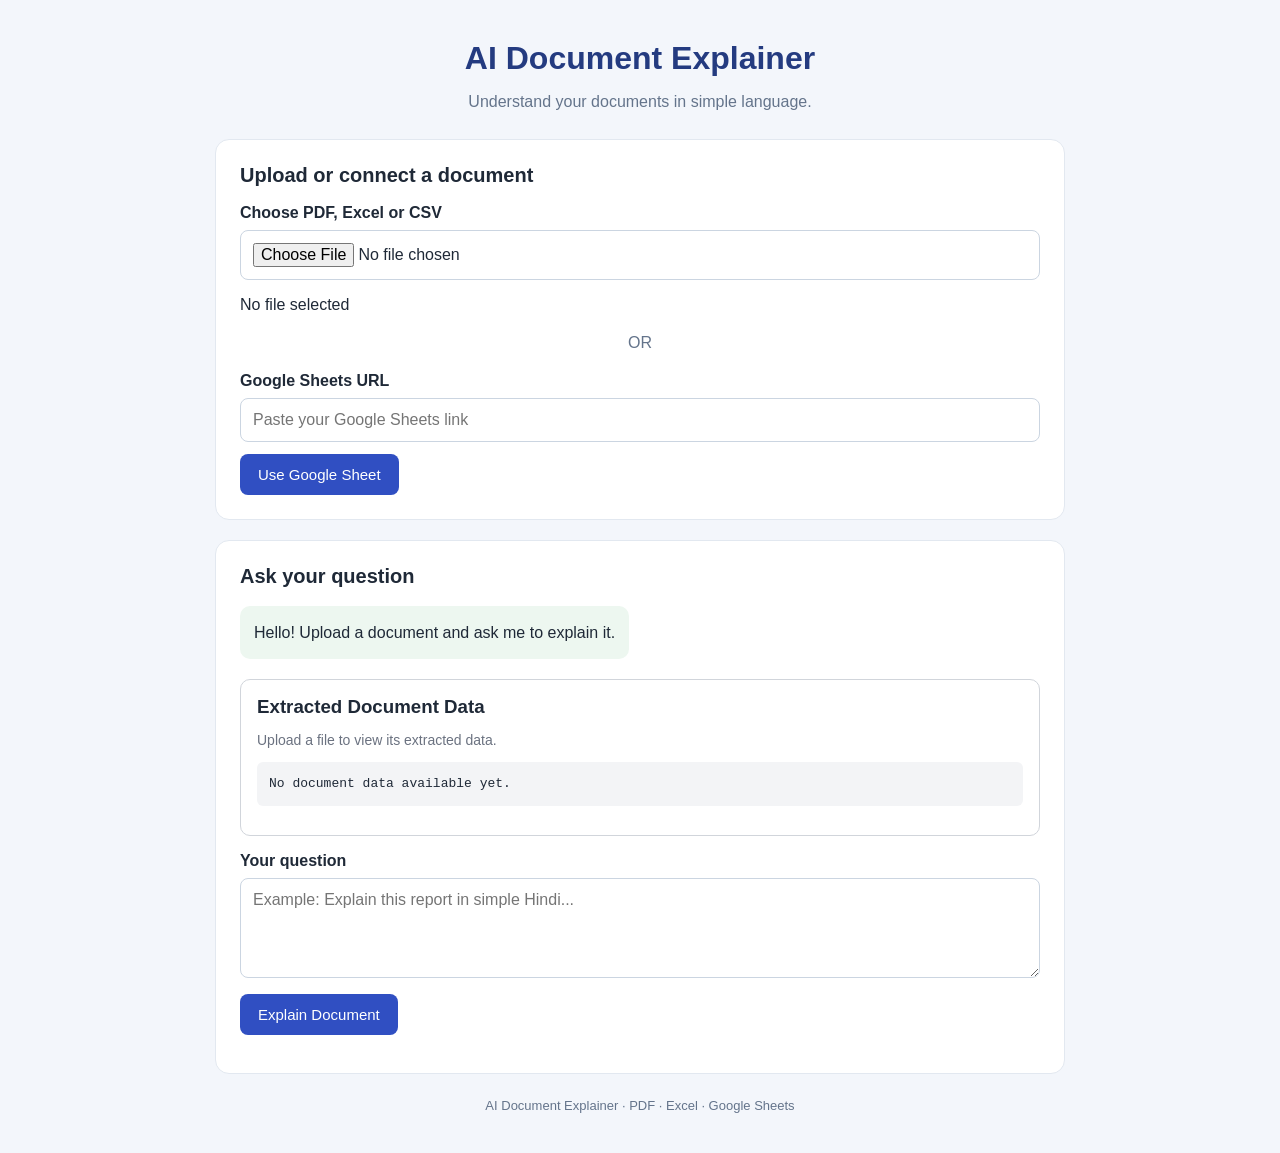
==== document-explainer/index.html @ d2de2f34 "AI Chatbot" ====
<!DOCTYPE html>
<html lang="en">
<head>
  <meta charset="UTF-8">
  <meta name="viewport" content="width=device-width, initial-scale=1.0">

  <title>AI Document Explainer</title>

  <link rel="stylesheet" href="style.css">
</head>

<body>

  <div class="app">

    <!-- Header -->
    <header>
      <h1>AI Document Explainer</h1>
      <p>Understand your documents in simple language.</p>
    </header>

    <main>

      <!-- Document Upload Section -->
      <section class="upload-card">
        <h2>Upload or connect a document</h2>

        <label for="document">Choose PDF, Excel or CSV</label>

        <input
          type="file"
          id="document"
          accept=".pdf,.xlsx,.xls,.csv"
        >

        <p id="fileInfo">No file selected</p>

        <div class="divider">OR</div>

        <label for="sheetUrl">Google Sheets URL</label>

        <input
          type="url"
          id="sheetUrl"
          placeholder="Paste your Google Sheets link"
        >

        <button type="button" id="connectSheet">
          Use Google Sheet
        </button>
      </section>

      <!-- Chat Section -->
      <section class="chat-card">
        <h2>Ask your question</h2>

        <div id="chatMessages" aria-live="polite">
          <div class="message assistant">
            Hello! Upload a document and ask me to explain it.
          </div>
        </div>

        <!-- Extracted Document Data Section -->
        <section class="document-data-panel">
          <h3>Extracted Document Data</h3>

          <p id="documentDataInfo">
            Upload a file to view its extracted data.
          </p>

          <pre id="extractedData">No document data available yet.</pre>
        </section>

        <!-- Question Form -->
        <form id="questionForm">

          <label for="question">Your question</label>

          <textarea
            id="question"
            placeholder="Example: Explain this report in simple Hindi..."
            required
          ></textarea>

          <button type="submit" id="sendButton">
            Explain Document
          </button>

        </form>

        <!-- Status Message -->
        <p id="status" role="status"></p>

      </section>

    </main>

    <!-- Footer -->
    <footer>
      AI Document Explainer · PDF · Excel · Google Sheets
    </footer>

  </div>

  <script src="script.js"></script>

</body>
</html>
---- document-explainer/style.css ----
* {
  box-sizing: border-box;
}

body {
  margin: 0;
  font-family: Arial, sans-serif;
  background: #f3f6fb;
  color: #1f2937;
}

.app {
  width: min(850px, 92%);
  margin: 40px auto;
}

header {
  text-align: center;
  margin-bottom: 28px;
}

header h1 {
  color: #243b80;
  margin-bottom: 8px;
}

header p,
footer {
  color: #64748b;
}

main {
  display: grid;
  gap: 20px;
}

.upload-card,
.chat-card {
  background: white;
  border: 1px solid #e2e8f0;
  border-radius: 14px;
  padding: 24px;
}

h2 {
  font-size: 20px;
  margin-top: 0;
}

label {
  display: block;
  font-weight: 600;
  margin: 16px 0 8px;
}

input,
textarea {
  width: 100%;
  padding: 12px;
  border: 1px solid #cbd5e1;
  border-radius: 8px;
  font: inherit;
}

textarea {
  min-height: 100px;
  resize: vertical;
}

button {
  border: none;
  background: #304fc2;
  color: white;
  padding: 12px 18px;
  margin-top: 12px;
  border-radius: 8px;
  cursor: pointer;
  font-size: 15px;
}

button:hover {
  background: #243b80;
}

button:disabled {
  opacity: 0.6;
  cursor: not-allowed;
}

.divider {
  text-align: center;
  color: #64748b;
  margin: 20px 0;
}

#chatMessages {
  display: flex;
  flex-direction: column;
  gap: 12px;
  margin: 18px 0;
}

.message {
  padding: 14px;
  border-radius: 10px;
  line-height: 1.6;
  overflow-wrap: anywhere;
}

.message.user {
  background: #e8efff;
  align-self: flex-end;
  max-width: 90%;
}

.message.assistant {
  background: #edf7f0;
  align-self: flex-start;
  max-width: 100%;
}

#status {
  color: #64748b;
  font-size: 14px;
}

footer {
  text-align: center;
  margin: 24px 0;
  font-size: 13px;
}

@media (max-width: 600px) {
  .app {
    margin: 20px auto;
  }

  .upload-card,
  .chat-card {
    padding: 16px;
  }
}

.document-data-panel {
  margin-top: 20px;
  padding: 16px;
  border: 1px solid #d1d5db;
  border-radius: 10px;
  background: #ffffff;
  color: #1f2937;
  min-width: 0;
}

.document-data-panel h3 {
  margin-top: 0;
  margin-bottom: 8px;
}

#documentDataInfo {
  font-size: 14px;
  color: #6b7280;
}

#extractedData {
  max-height: 400px;
  overflow: auto;
  white-space: pre-wrap;
  overflow-wrap: anywhere;
  font-family: Consolas, monospace;
  font-size: 13px;
  line-height: 1.5;
  background: #f3f4f6;
  padding: 12px;
  border-radius: 6px;
}
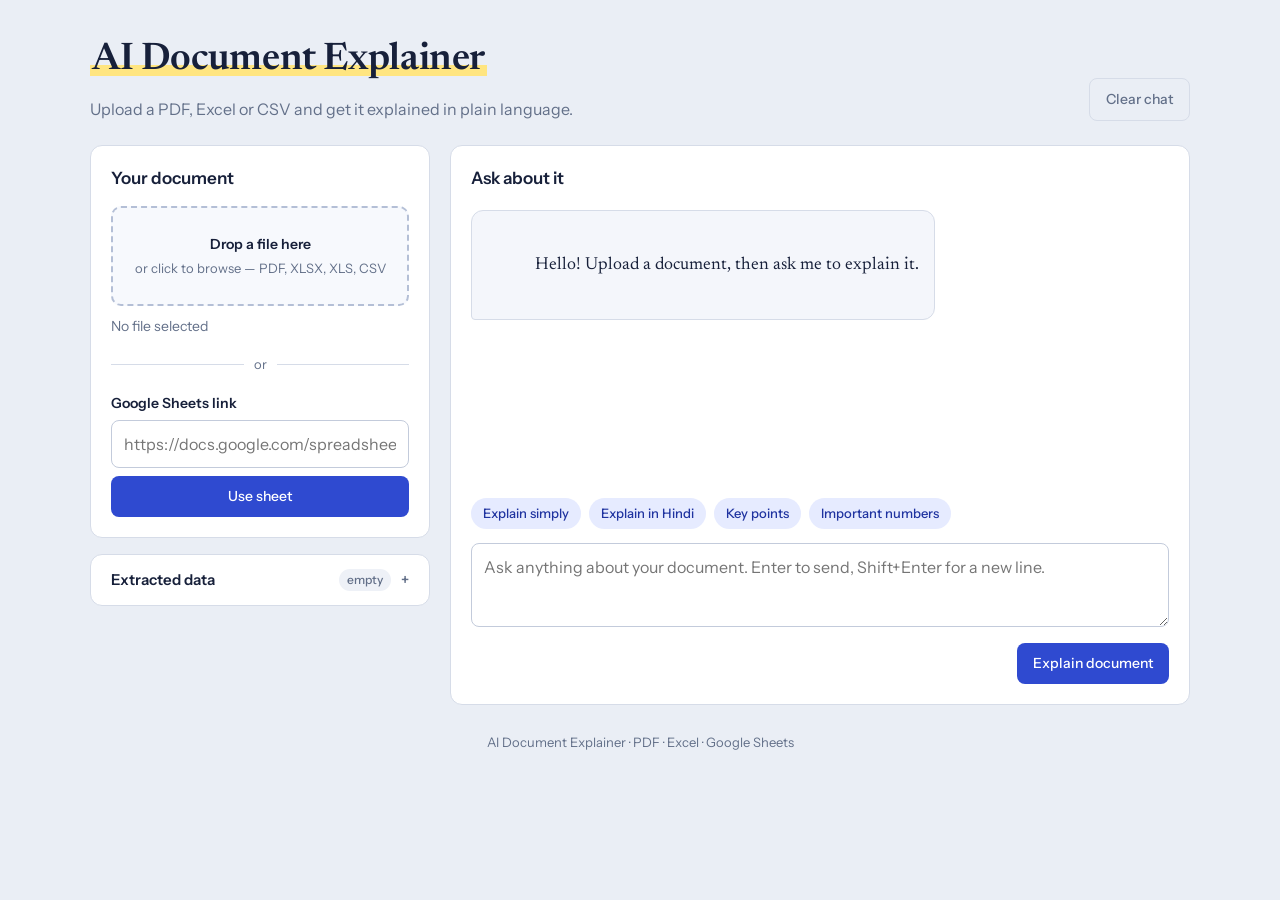
==== commit 5f4482b5: "some changes for UI" ====
--- a/document-explainer/index.html
+++ b/document-explainer/index.html
@@ -1,109 +1,95 @@
-
 <!DOCTYPE html>
 <html lang="en">
 <head>
   <meta charset="UTF-8">
   <meta name="viewport" content="width=device-width, initial-scale=1.0">
-
   <title>AI Document Explainer</title>
-
+  <link rel="preconnect" href="https://fonts.googleapis.com">
+  <link rel="preconnect" href="https://fonts.gstatic.com" crossorigin>
+  <link href="https://fonts.googleapis.com/css2?family=Instrument+Sans:wght@400;500;600&family=Newsreader:opsz,wght@6..72,400;6..72,500;6..72,600&display=swap" rel="stylesheet">
   <link rel="stylesheet" href="style.css">
 </head>
-
 <body>
 
   <div class="app">
 
-    <!-- Header -->
-    <header>
-      <h1>AI Document Explainer</h1>
-      <p>Understand your documents in simple language.</p>
+    <header class="topbar">
+      <div>
+        <h1>AI Document Explainer</h1>
+        <p>Upload a PDF, Excel or CSV and get it explained in plain language.</p>
+      </div>
+      <button type="button" id="clearChat" class="ghost">Clear chat</button>
     </header>
 
-    <main>
+    <main class="layout">
 
-      <!-- Document Upload Section -->
-      <section class="upload-card">
-        <h2>Upload or connect a document</h2>
+      <!-- LEFT: the source document -->
+      <aside class="source">
+        <section class="panel">
+          <h2>Your document</h2>
 
-        <label for="document">Choose PDF, Excel or CSV</label>
+          <label class="dropzone" id="dropzone" for="document">
+            <span class="dz-title">Drop a file here</span>
+            <span class="dz-sub">or click to browse &mdash; PDF, XLSX, XLS, CSV</span>
+            <input type="file" id="document" accept=".pdf,.xlsx,.xls,.csv">
+          </label>
 
-        <input
-          type="file"
-          id="document"
-          accept=".pdf,.xlsx,.xls,.csv"
-        >
+          <div class="file-row">
+            <p id="fileInfo">No file selected</p>
+            <button type="button" id="removeFile" class="ghost small" hidden>Remove</button>
+          </div>
 
-        <p id="fileInfo">No file selected</p>
+          <div class="divider"><span>or</span></div>
 
-        <div class="divider">OR</div>
+          <label for="sheetUrl">Google Sheets link</label>
+          <div class="inline">
+            <input type="url" id="sheetUrl" placeholder="https://docs.google.com/spreadsheets/...">
+            <button type="button" id="connectSheet">Use sheet</button>
+          </div>
+        </section>
 
-        <label for="sheetUrl">Google Sheets URL</label>
+        <details class="panel data-panel document-data-panel" id="dataPanel">
+          <summary>
+            <span>Extracted data</span>
+            <span class="badge" id="dataBadge">empty</span>
+          </summary>
+          <p id="documentDataInfo">Upload a file to view its extracted data.</p>
+          <pre id="extractedData">No document data available yet.</pre>
+        </details>
+      </aside>
 
-        <input
-          type="url"
-          id="sheetUrl"
-          placeholder="Paste your Google Sheets link"
-        >
-
-        <button type="button" id="connectSheet">
-          Use Google Sheet
-        </button>
-      </section>
-
-      <!-- Chat Section -->
-      <section class="chat-card">
-        <h2>Ask your question</h2>
+      <!-- RIGHT: the conversation -->
+      <section class="chat panel">
+        <h2>Ask about it</h2>
 
         <div id="chatMessages" aria-live="polite">
           <div class="message assistant">
-            Hello! Upload a document and ask me to explain it.
+            Hello! Upload a document, then ask me to explain it.
           </div>
         </div>
 
-        <!-- Extracted Document Data Section -->
-        <section class="document-data-panel">
-          <h3>Extracted Document Data</h3>
+        <div class="chips" id="chips" aria-label="Question suggestions">
+          <button type="button" class="chip" data-q="Explain this document in simple English.">Explain simply</button>
+          <button type="button" class="chip" data-q="Explain this document in simple Hindi.">Explain in Hindi</button>
+          <button type="button" class="chip" data-q="Give me a short summary with the key points.">Key points</button>
+          <button type="button" class="chip" data-q="List the most important numbers and what they mean.">Important numbers</button>
+        </div>
 
-          <p id="documentDataInfo">
-            Upload a file to view its extracted data.
-          </p>
-
-          <pre id="extractedData">No document data available yet.</pre>
-        </section>
-
-        <!-- Question Form -->
         <form id="questionForm">
-
-          <label for="question">Your question</label>
-
-          <textarea
-            id="question"
-            placeholder="Example: Explain this report in simple Hindi..."
-            required
-          ></textarea>
-
-          <button type="submit" id="sendButton">
-            Explain Document
-          </button>
-
+          <label for="question" class="sr-only">Your question</label>
+          <textarea id="question" placeholder="Ask anything about your document. Enter to send, Shift+Enter for a new line." required></textarea>
+          <div class="form-row">
+            <p id="status" role="status"></p>
+            <button type="submit" id="sendButton">Explain document</button>
+          </div>
         </form>
-
-        <!-- Status Message -->
-        <p id="status" role="status"></p>
-
       </section>
 
     </main>
 
-    <!-- Footer -->
-    <footer>
-      AI Document Explainer · PDF · Excel · Google Sheets
-    </footer>
-
+    <footer>AI Document Explainer &middot; PDF &middot; Excel &middot; Google Sheets</footer>
   </div>
 
   <script src="script.js"></script>
-
 </body>
-</html>
+</html>
--- a/document-explainer/style.css
+++ b/document-explainer/style.css
@@ -1,176 +1,433 @@
-
-* {
-  box-sizing: border-box;
-}
+:root {
+  --bg: #eaeef5;
+  --panel: #ffffff;
+  --ink: #17203a;
+  --muted: #637089;
+  --line: #d6dce8;
+  --accent: #2f4ad0;
+  --accent-dark: #1f33a0;
+  --accent-soft: #e6ebff;
+  --mark: #ffe580;
+  --ok-soft: #e9f5ee;
+  --err: #b42318;
+  --sans: "Instrument Sans", system-ui, Arial, sans-serif;
+  --serif: "Newsreader", Georgia, serif;
+}
+
+* { box-sizing: border-box; }
 
 body {
   margin: 0;
-  font-family: Arial, sans-serif;
-  background: #f3f6fb;
-  color: #1f2937;
+  font-family: var(--sans);
+  background: var(--bg);
+  color: var(--ink);
+  line-height: 1.5;
 }
 
 .app {
-  width: min(850px, 92%);
-  margin: 40px auto;
-}
-
-header {
-  text-align: center;
-  margin-bottom: 28px;
-}
-
-header h1 {
-  color: #243b80;
-  margin-bottom: 8px;
-}
-
-header p,
-footer {
-  color: #64748b;
-}
-
-main {
+  width: min(1100px, 94%);
+  margin: 32px auto 16px;
+}
+
+.sr-only {
+  position: absolute;
+  width: 1px; height: 1px;
+  overflow: hidden;
+  clip: rect(0 0 0 0);
+  white-space: nowrap;
+}
+
+/* ---------- Top bar ---------- */
+.topbar {
+  display: flex;
+  justify-content: space-between;
+  align-items: flex-end;
+  gap: 16px;
+  margin-bottom: 24px;
+}
+
+.topbar h1 {
+  font-family: var(--serif);
+  font-size: clamp(28px, 4vw, 38px);
+  font-weight: 600;
+  margin: 0 0 4px;
+  letter-spacing: -0.01em;
+}
+
+/* the one memorable detail: a highlighter swipe under the title */
+.topbar h1 {
+  background: linear-gradient(transparent 62%, var(--mark) 62%, var(--mark) 92%, transparent 92%);
+  background-size: 100% 100%;
+  display: inline;
+  padding: 0 2px;
+}
+
+.topbar p {
+  margin: 8px 0 0;
+  color: var(--muted);
+}
+
+/* ---------- Layout ---------- */
+.layout {
   display: grid;
+  grid-template-columns: 340px minmax(0, 1fr);
   gap: 20px;
-}
-
-.upload-card,
-.chat-card {
-  background: white;
-  border: 1px solid #e2e8f0;
-  border-radius: 14px;
-  padding: 24px;
+  align-items: start;
+}
+
+.source {
+  display: grid;
+  gap: 16px;
+  position: sticky;
+  top: 16px;
+}
+
+.panel {
+  background: var(--panel);
+  border: 1px solid var(--line);
+  border-radius: 12px;
+  padding: 20px;
+  min-width: 0;
 }
 
 h2 {
-  font-size: 20px;
-  margin-top: 0;
+  font-size: 17px;
+  margin: 0 0 14px;
+  font-weight: 600;
 }
 
 label {
   display: block;
   font-weight: 600;
-  margin: 16px 0 8px;
-}
-
-input,
+  font-size: 14px;
+  margin: 0 0 6px;
+}
+
+/* ---------- Inputs ---------- */
+input[type="url"],
 textarea {
   width: 100%;
-  padding: 12px;
-  border: 1px solid #cbd5e1;
+  padding: 11px 12px;
+  border: 1px solid #c3cbdb;
   border-radius: 8px;
   font: inherit;
-}
-
-textarea {
-  min-height: 100px;
-  resize: vertical;
-}
-
+  color: inherit;
+  background: #fff;
+}
+
+textarea { min-height: 84px; resize: vertical; }
+
+:focus-visible {
+  outline: 3px solid var(--accent-soft);
+  outline-offset: 1px;
+  border-color: var(--accent);
+}
+
+input[type="url"]:focus,
+textarea:focus {
+  outline: 3px solid var(--accent-soft);
+  border-color: var(--accent);
+}
+
+/* ---------- Buttons ---------- */
 button {
+  font: inherit;
+  font-size: 14px;
+  font-weight: 500;
   border: none;
-  background: #304fc2;
-  color: white;
-  padding: 12px 18px;
-  margin-top: 12px;
+  background: var(--accent);
+  color: #fff;
+  padding: 10px 16px;
   border-radius: 8px;
   cursor: pointer;
+  transition: background 0.15s, transform 0.1s;
+}
+
+button:hover { background: var(--accent-dark); }
+button:active { transform: translateY(1px); }
+button:disabled { opacity: 0.55; cursor: not-allowed; }
+
+button.ghost {
+  background: transparent;
+  color: var(--muted);
+  border: 1px solid var(--line);
+}
+button.ghost:hover { background: #f3f5fa; color: var(--ink); }
+button.small { padding: 4px 10px; font-size: 13px; }
+
+/* ---------- Dropzone ---------- */
+.dropzone {
+  display: grid;
+  gap: 4px;
+  text-align: center;
+  padding: 26px 14px;
+  margin: 0;
+  border: 2px dashed #b4bfd6;
+  border-radius: 10px;
+  background: #f7f9fd;
+  cursor: pointer;
+  transition: background 0.15s, border-color 0.15s;
+}
+
+.dropzone:hover,
+.dropzone.dragover {
+  background: var(--accent-soft);
+  border-color: var(--accent);
+}
+
+.dropzone input { display: none; }
+.dz-title { font-weight: 600; }
+.dz-sub { font-size: 13px; color: var(--muted); font-weight: 400; }
+
+.dropzone.loaded {
+  border-style: solid;
+  border-color: #9bd1b0;
+  background: var(--ok-soft);
+}
+
+.file-row {
+  display: flex;
+  justify-content: space-between;
+  align-items: center;
+  gap: 8px;
+  margin-top: 10px;
+}
+
+#fileInfo {
+  margin: 0;
+  font-size: 14px;
+  color: var(--muted);
+  overflow-wrap: anywhere;
+}
+
+.divider {
+  display: flex;
+  align-items: center;
+  gap: 10px;
+  color: var(--muted);
+  font-size: 13px;
+  margin: 18px 0;
+}
+.divider::before,
+.divider::after {
+  content: "";
+  flex: 1;
+  height: 1px;
+  background: var(--line);
+}
+
+.inline { display: grid; gap: 8px; }
+
+/* ---------- Extracted data ---------- */
+.data-panel { padding: 0; }
+
+.data-panel summary {
+  display: flex;
+  justify-content: space-between;
+  align-items: center;
+  padding: 14px 20px;
+  font-weight: 600;
   font-size: 15px;
-}
-
-button:hover {
-  background: #243b80;
-}
-
-button:disabled {
-  opacity: 0.6;
-  cursor: not-allowed;
-}
-
-.divider {
-  text-align: center;
-  color: #64748b;
-  margin: 20px 0;
-}
-
-#chatMessages {
-  display: flex;
-  flex-direction: column;
-  gap: 12px;
-  margin: 18px 0;
-}
-
-.message {
-  padding: 14px;
-  border-radius: 10px;
-  line-height: 1.6;
-  overflow-wrap: anywhere;
-}
-
-.message.user {
-  background: #e8efff;
-  align-self: flex-end;
-  max-width: 90%;
-}
-
-.message.assistant {
-  background: #edf7f0;
-  align-self: flex-start;
-  max-width: 100%;
-}
-
-#status {
-  color: #64748b;
-  font-size: 14px;
-}
-
-footer {
-  text-align: center;
-  margin: 24px 0;
+  cursor: pointer;
+  list-style: none;
+}
+.data-panel summary::-webkit-details-marker { display: none; }
+.data-panel summary::after {
+  content: "+";
+  margin-left: 10px;
+  color: var(--muted);
+}
+.data-panel[open] summary::after { content: "\2212"; }
+.data-panel summary span:first-child { margin-right: auto; }
+
+.badge {
+  font-size: 12px;
+  font-weight: 500;
+  padding: 2px 8px;
+  border-radius: 999px;
+  background: #eef1f7;
+  color: var(--muted);
+}
+.badge.ready { background: var(--ok-soft); color: #176639; }
+
+#documentDataInfo {
+  margin: 0;
+  padding: 0 20px 10px;
   font-size: 13px;
-}
-
-@media (max-width: 600px) {
-  .app {
-    margin: 20px auto;
-  }
-
-  .upload-card,
-  .chat-card {
-    padding: 16px;
-  }
-}
-
-.document-data-panel {
-  margin-top: 20px;
-  padding: 16px;
-  border: 1px solid #d1d5db;
-  border-radius: 10px;
-  background: #ffffff;
-  color: #1f2937;
-  min-width: 0;
-}
-
-.document-data-panel h3 {
-  margin-top: 0;
-  margin-bottom: 8px;
-}
-
-#documentDataInfo {
-  font-size: 14px;
-  color: #6b7280;
+  color: var(--muted);
 }
 
 #extractedData {
-  max-height: 400px;
+  margin: 0 20px 20px;
+  max-height: 320px;
   overflow: auto;
   white-space: pre-wrap;
   overflow-wrap: anywhere;
   font-family: Consolas, monospace;
+  font-size: 12.5px;
+  line-height: 1.5;
+  background: #f3f5f9;
+  padding: 12px;
+  border-radius: 8px;
+}
+
+/* ---------- Chat ---------- */
+.chat { display: flex; flex-direction: column; min-height: 560px; }
+
+#chatMessages {
+  flex: 1;
+  display: flex;
+  flex-direction: column;
+  gap: 12px;
+  max-height: 58vh;
+  min-height: 260px;
+  overflow-y: auto;
+  padding: 4px 4px 12px 0;
+}
+
+.message {
+  padding: 12px 15px;
+  border-radius: 12px;
+  overflow-wrap: anywhere;
+  white-space: pre-wrap;
+  position: relative;
+}
+
+.message.user {
+  background: var(--accent);
+  color: #fff;
+  align-self: flex-end;
+  max-width: 85%;
+  border-bottom-right-radius: 4px;
+}
+
+.message.assistant {
+  background: #f4f6fb;
+  border: 1px solid var(--line);
+  font-family: var(--serif);
+  font-size: 17.5px;
+  line-height: 1.6;
+  align-self: flex-start;
+  max-width: 100%;
+  border-bottom-left-radius: 4px;
+}
+
+.message.error {
+  background: #fdeceb;
+  border-color: #f3c2be;
+  color: var(--err);
+  font-family: var(--sans);
+  font-size: 15px;
+}
+
+.copy-btn {
+  display: block;
+  margin: 8px 0 -2px;
+  padding: 2px 8px;
+  font-family: var(--sans);
+  font-size: 12px;
+  background: transparent;
+  color: var(--muted);
+  border: 1px solid var(--line);
+}
+.copy-btn:hover { background: #fff; color: var(--ink); }
+
+/* typing indicator */
+.typing { display: flex; gap: 5px; padding: 16px 18px; width: fit-content; }
+.typing i {
+  width: 7px; height: 7px;
+  border-radius: 50%;
+  background: #8b97b3;
+  animation: blink 1.1s infinite ease-in-out;
+}
+.typing i:nth-child(2) { animation-delay: 0.15s; }
+.typing i:nth-child(3) { animation-delay: 0.3s; }
+@keyframes blink {
+  0%, 80%, 100% { opacity: 0.25; transform: translateY(0); }
+  40% { opacity: 1; transform: translateY(-3px); }
+}
+
+/* suggestion chips */
+.chips { display: flex; flex-wrap: wrap; gap: 8px; margin: 6px 0 14px; }
+.chip {
+  background: var(--accent-soft);
+  color: var(--accent-dark);
+  padding: 6px 12px;
+  border-radius: 999px;
   font-size: 13px;
-  line-height: 1.5;
-  background: #f3f4f6;
-  padding: 12px;
-  border-radius: 6px;
-}
+}
+.chip:hover { background: #d4dcff; }
+
+.form-row {
+  display: flex;
+  justify-content: space-between;
+  align-items: center;
+  gap: 12px;
+  margin-top: 10px;
+}
+
+#status {
+  margin: 0;
+  font-size: 13px;
+  color: var(--muted);
+  min-height: 1.4em;
+}
+#status.error { color: var(--err); }
+
+/* ---------- Result table ---------- */
+.result-table-wrapper {
+  width: 100%;
+  overflow-x: auto;
+  margin: 2px 0;
+  border: 1px solid var(--line);
+  border-radius: 10px;
+  background: #fff;
+}
+.result-table-wrapper > p { margin: 0; padding: 12px 14px; color: var(--muted); }
+
+.result-table {
+  width: 100%;
+  border-collapse: collapse;
+  font-size: 14px;
+}
+.result-table th,
+.result-table td {
+  padding: 9px 12px;
+  border-bottom: 1px solid #e6eaf2;
+  text-align: left;
+  white-space: nowrap;
+}
+.result-table th {
+  background: #f1f4fa;
+  font-weight: 600;
+  position: sticky;
+  top: 0;
+}
+.result-table tbody tr:nth-child(even) { background: #fafbfd; }
+.result-table tbody tr:hover { background: var(--accent-soft); }
+
+footer {
+  text-align: center;
+  color: var(--muted);
+  font-size: 13px;
+  margin: 28px 0 8px;
+}
+
+/* ---------- Responsive ---------- */
+@media (max-width: 860px) {
+  .layout { grid-template-columns: 1fr; }
+  .source { position: static; }
+  .chat { min-height: 0; }
+  #chatMessages { max-height: 50vh; }
+}
+
+@media (max-width: 520px) {
+  .app { margin-top: 18px; }
+  .panel { padding: 16px; }
+  .topbar { flex-direction: column; align-items: flex-start; }
+  .form-row { flex-direction: column-reverse; align-items: stretch; }
+}
+
+@media (prefers-reduced-motion: reduce) {
+  * { animation: none !important; transition: none !important; }
+}
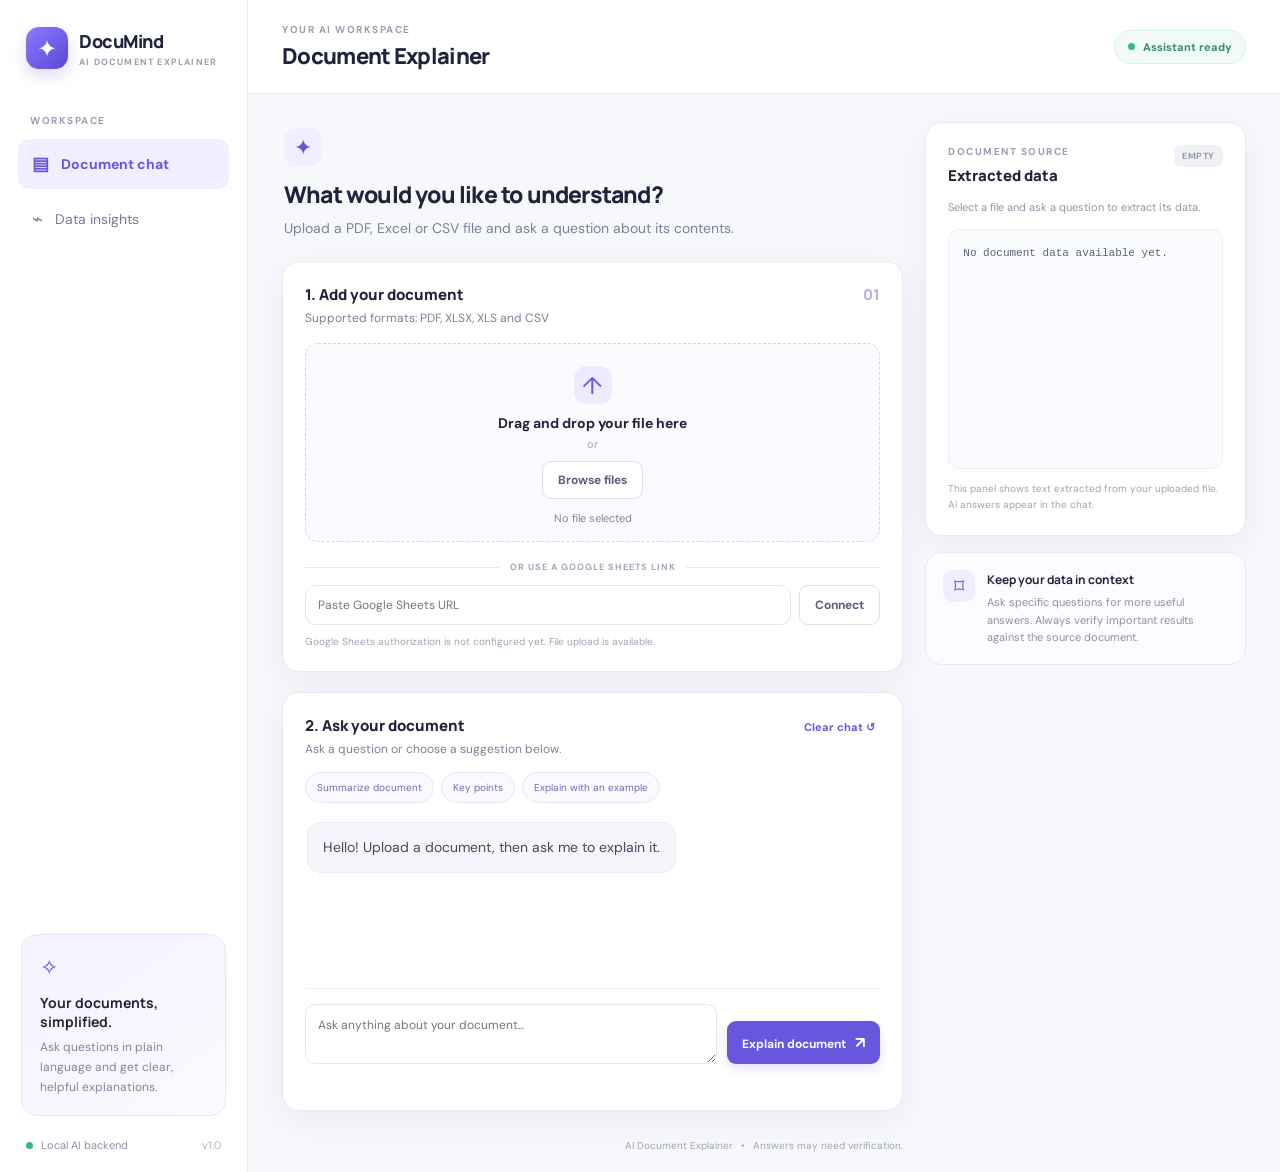
==== commit d9226b35: "some change for resolving slow answering problem" ====
--- a/document-explainer/index.html
+++ b/document-explainer/index.html
@@ -4,92 +4,135 @@
   <meta charset="UTF-8">
   <meta name="viewport" content="width=device-width, initial-scale=1.0">
   <title>AI Document Explainer</title>
-  <link rel="preconnect" href="https://fonts.googleapis.com">
-  <link rel="preconnect" href="https://fonts.gstatic.com" crossorigin>
-  <link href="https://fonts.googleapis.com/css2?family=Instrument+Sans:wght@400;500;600&family=Newsreader:opsz,wght@6..72,400;6..72,500;6..72,600&display=swap" rel="stylesheet">
   <link rel="stylesheet" href="style.css">
 </head>
 <body>
+  <div class="app-shell">
+    <aside class="sidebar">
+      <div class="brand">
+        <div class="brand-icon">✦</div>
+        <div>
+          <h1>DocuMind</h1>
+          <p>AI DOCUMENT EXPLAINER</p>
+        </div>
+      </div>
 
-  <div class="app">
+      <div class="sidebar-section">
+        <p class="section-label">WORKSPACE</p>
+        <div class="nav-item active"><span>▤</span> Document chat</div>
+        <div class="nav-item"><span>⌁</span> Data insights</div>
+      </div>
 
-    <header class="topbar">
-      <div>
-        <h1>AI Document Explainer</h1>
-        <p>Upload a PDF, Excel or CSV and get it explained in plain language.</p>
+      <div class="sidebar-note">
+        <div class="note-icon">✧</div>
+        <h3>Your documents, simplified.</h3>
+        <p>Ask questions in plain language and get clear, helpful explanations.</p>
       </div>
-      <button type="button" id="clearChat" class="ghost">Clear chat</button>
-    </header>
 
-    <main class="layout">
+      <div class="sidebar-footer">
+        <span class="status-dot"></span>
+        <span>Local AI backend</span>
+        <span class="footer-version">v1.0</span>
+      </div>
+    </aside>
 
-      <!-- LEFT: the source document -->
-      <aside class="source">
-        <section class="panel">
-          <h2>Your document</h2>
+    <main class="main-content">
+      <header class="topbar">
+        <div>
+          <p class="eyebrow">YOUR AI WORKSPACE</p>
+          <h2>Document Explainer</h2>
+        </div>
+        <div class="backend-pill"><span class="status-dot"></span> Assistant ready</div>
+      </header>
 
-          <label class="dropzone" id="dropzone" for="document">
-            <span class="dz-title">Drop a file here</span>
-            <span class="dz-sub">or click to browse &mdash; PDF, XLSX, XLS, CSV</span>
-            <input type="file" id="document" accept=".pdf,.xlsx,.xls,.csv">
-          </label>
-
-          <div class="file-row">
-            <p id="fileInfo">No file selected</p>
-            <button type="button" id="removeFile" class="ghost small" hidden>Remove</button>
+      <div class="workspace">
+        <section class="chat-column">
+          <div class="intro">
+            <div class="intro-icon">✦</div>
+            <h2>What would you like to understand?</h2>
+            <p>Upload a PDF, Excel or CSV file and ask a question about its contents.</p>
           </div>
 
-          <div class="divider"><span>or</span></div>
+          <section class="upload-card">
+            <div class="card-heading">
+              <div>
+                <h3>1. Add your document</h3>
+                <p>Supported formats: PDF, XLSX, XLS and CSV</p>
+              </div>
+              <span class="step-number">01</span>
+            </div>
 
-          <label for="sheetUrl">Google Sheets link</label>
-          <div class="inline">
-            <input type="url" id="sheetUrl" placeholder="https://docs.google.com/spreadsheets/...">
-            <button type="button" id="connectSheet">Use sheet</button>
-          </div>
+            <div class="dropzone" id="dropzone">
+              <input id="document" type="file" accept=".pdf,.xlsx,.xls,.csv" hidden>
+              <div class="upload-icon">↑</div>
+              <p class="drop-title">Drag and drop your file here</p>
+              <p class="drop-subtitle">or</p>
+              <button class="button button-secondary" id="browseButton" type="button">Browse files</button>
+              <p class="file-info" id="fileInfo">No file selected</p>
+              <button class="text-button remove-file" id="removeFile" type="button" hidden>Remove file</button>
+            </div>
+
+            <div class="sheet-divider"><span>OR USE A GOOGLE SHEETS LINK</span></div>
+            <div class="sheet-row">
+              <input id="sheetUrl" type="url" placeholder="Paste Google Sheets URL">
+              <button id="connectSheet" class="button button-secondary" type="button">Connect</button>
+            </div>
+            <p class="small-note">Google Sheets authorization is not configured yet. File upload is available.</p>
+          </section>
+
+          <section class="chat-card">
+            <div class="card-heading chat-heading">
+              <div>
+                <h3>2. Ask your document</h3>
+                <p>Ask a question or choose a suggestion below.</p>
+              </div>
+              <button class="text-button" id="clearChat" type="button">Clear chat ↺</button>
+            </div>
+
+            <div class="chips" id="chips">
+              <button class="chip" type="button" data-q="Summarize this document in simple language.">Summarize document</button>
+              <button class="chip" type="button" data-q="What are the most important points?">Key points</button>
+              <button class="chip" type="button" data-q="Explain this document with an example.">Explain with an example</button>
+            </div>
+
+            <div class="chat-messages" id="chatMessages" aria-live="polite">
+              <div class="message assistant">Hello! Upload a document, then ask me to explain it.</div>
+            </div>
+
+            <form class="question-form" id="questionForm">
+              <textarea id="question" rows="2" placeholder="Ask anything about your document..." required></textarea>
+              <button id="sendButton" class="button button-primary" type="submit">Explain document <span>↗</span></button>
+            </form>
+            <p class="status" id="status" role="status"></p>
+          </section>
         </section>
 
-        <details class="panel data-panel document-data-panel" id="dataPanel">
-          <summary>
-            <span>Extracted data</span>
-            <span class="badge" id="dataBadge">empty</span>
-          </summary>
-          <p id="documentDataInfo">Upload a file to view its extracted data.</p>
-          <pre id="extractedData">No document data available yet.</pre>
-        </details>
-      </aside>
+        <aside class="data-column">
+          <section class="data-card" id="dataPanel">
+            <div class="data-card-heading">
+              <div>
+                <p class="eyebrow">DOCUMENT SOURCE</p>
+                <h3>Extracted data</h3>
+              </div>
+              <span class="data-badge" id="dataBadge">empty</span>
+            </div>
+            <p class="data-info" id="documentDataInfo">Select a file and ask a question to extract its data.</p>
+            <div class="extracted-data" id="extractedData">No document data available yet.</div>
+            <p class="data-footnote">This panel shows text extracted from your uploaded file. AI answers appear in the chat.</p>
+          </section>
 
-      <!-- RIGHT: the conversation -->
-      <section class="chat panel">
-        <h2>Ask about it</h2>
-
-        <div id="chatMessages" aria-live="polite">
-          <div class="message assistant">
-            Hello! Upload a document, then ask me to explain it.
-          </div>
-        </div>
-
-        <div class="chips" id="chips" aria-label="Question suggestions">
-          <button type="button" class="chip" data-q="Explain this document in simple English.">Explain simply</button>
-          <button type="button" class="chip" data-q="Explain this document in simple Hindi.">Explain in Hindi</button>
-          <button type="button" class="chip" data-q="Give me a short summary with the key points.">Key points</button>
-          <button type="button" class="chip" data-q="List the most important numbers and what they mean.">Important numbers</button>
-        </div>
-
-        <form id="questionForm">
-          <label for="question" class="sr-only">Your question</label>
-          <textarea id="question" placeholder="Ask anything about your document. Enter to send, Shift+Enter for a new line." required></textarea>
-          <div class="form-row">
-            <p id="status" role="status"></p>
-            <button type="submit" id="sendButton">Explain document</button>
-          </div>
-        </form>
-      </section>
-
+          <section class="privacy-card">
+            <div class="privacy-icon">⌑</div>
+            <div>
+              <h4>Keep your data in context</h4>
+              <p>Ask specific questions for more useful answers. Always verify important results against the source document.</p>
+            </div>
+          </section>
+        </aside>
+      </div>
+      <footer class="page-footer">AI Document Explainer <span>•</span> Answers may need verification.</footer>
     </main>
-
-    <footer>AI Document Explainer &middot; PDF &middot; Excel &middot; Google Sheets</footer>
   </div>
-
   <script src="script.js"></script>
 </body>
 </html>
--- a/document-explainer/style.css
+++ b/document-explainer/style.css
@@ -1,433 +1,830 @@
+@import url('https://fonts.googleapis.com/css2?family=DM+Sans:wght@400;500;600;700&family=Manrope:wght@400;500;600;700;800&display=swap');
+
 :root {
-  --bg: #eaeef5;
-  --panel: #ffffff;
-  --ink: #17203a;
-  --muted: #637089;
-  --line: #d6dce8;
-  --accent: #2f4ad0;
-  --accent-dark: #1f33a0;
-  --accent-soft: #e6ebff;
-  --mark: #ffe580;
-  --ok-soft: #e9f5ee;
-  --err: #b42318;
-  --sans: "Instrument Sans", system-ui, Arial, sans-serif;
-  --serif: "Newsreader", Georgia, serif;
-}
-
-* { box-sizing: border-box; }
+  --ink: #20243a;
+  --muted: #7b8197;
+  --line: #e7e9f2;
+  --purple: #6856df;
+  --purple-dark: #5140c5;
+  --purple-soft: #f1efff;
+  --bg: #f7f8fc;
+  --white: #ffffff;
+  --green: #22966e;
+  --shadow: 0 10px 35px rgba(37, 38, 78, .055);
+}
+
+* {
+  box-sizing: border-box;
+}
 
 body {
   margin: 0;
-  font-family: var(--sans);
   background: var(--bg);
   color: var(--ink);
-  line-height: 1.5;
-}
-
-.app {
-  width: min(1100px, 94%);
-  margin: 32px auto 16px;
-}
-
-.sr-only {
-  position: absolute;
-  width: 1px; height: 1px;
-  overflow: hidden;
-  clip: rect(0 0 0 0);
-  white-space: nowrap;
-}
-
-/* ---------- Top bar ---------- */
-.topbar {
-  display: flex;
-  justify-content: space-between;
-  align-items: flex-end;
-  gap: 16px;
-  margin-bottom: 24px;
-}
-
-.topbar h1 {
-  font-family: var(--serif);
-  font-size: clamp(28px, 4vw, 38px);
-  font-weight: 600;
-  margin: 0 0 4px;
-  letter-spacing: -0.01em;
-}
-
-/* the one memorable detail: a highlighter swipe under the title */
-.topbar h1 {
-  background: linear-gradient(transparent 62%, var(--mark) 62%, var(--mark) 92%, transparent 92%);
-  background-size: 100% 100%;
-  display: inline;
-  padding: 0 2px;
-}
-
-.topbar p {
-  margin: 8px 0 0;
-  color: var(--muted);
-}
-
-/* ---------- Layout ---------- */
-.layout {
+  font-family: "DM Sans", sans-serif;
+  font-size: 14px;
+}
+
+button,
+input,
+textarea {
+  font: inherit;
+}
+
+button {
+  cursor: pointer;
+}
+
+button:disabled {
+  opacity: .65;
+  cursor: wait;
+}
+
+.app-shell {
+  min-height: 100vh;
+  display: flex;
+}
+
+.sidebar {
+  width: 248px;
+  min-width: 248px;
+  padding: 27px 18px 20px;
+  background: #fff;
+  border-right: 1px solid var(--line);
+  display: flex;
+  flex-direction: column;
+}
+
+.brand {
+  display: flex;
+  align-items: center;
+  gap: 11px;
+  padding: 0 8px 35px;
+}
+
+.brand-icon {
+  width: 42px;
+  height: 42px;
+  border-radius: 13px;
   display: grid;
-  grid-template-columns: 340px minmax(0, 1fr);
-  gap: 20px;
-  align-items: start;
-}
-
-.source {
-  display: grid;
-  gap: 16px;
-  position: sticky;
-  top: 16px;
-}
-
-.panel {
-  background: var(--panel);
-  border: 1px solid var(--line);
-  border-radius: 12px;
-  padding: 20px;
-  min-width: 0;
-}
-
-h2 {
-  font-size: 17px;
-  margin: 0 0 14px;
-  font-weight: 600;
-}
-
-label {
-  display: block;
-  font-weight: 600;
-  font-size: 14px;
-  margin: 0 0 6px;
-}
-
-/* ---------- Inputs ---------- */
-input[type="url"],
-textarea {
-  width: 100%;
-  padding: 11px 12px;
-  border: 1px solid #c3cbdb;
-  border-radius: 8px;
-  font: inherit;
-  color: inherit;
-  background: #fff;
-}
-
-textarea { min-height: 84px; resize: vertical; }
-
-:focus-visible {
-  outline: 3px solid var(--accent-soft);
-  outline-offset: 1px;
-  border-color: var(--accent);
-}
-
-input[type="url"]:focus,
-textarea:focus {
-  outline: 3px solid var(--accent-soft);
-  border-color: var(--accent);
-}
-
-/* ---------- Buttons ---------- */
-button {
-  font: inherit;
-  font-size: 14px;
-  font-weight: 500;
-  border: none;
-  background: var(--accent);
-  color: #fff;
-  padding: 10px 16px;
-  border-radius: 8px;
-  cursor: pointer;
-  transition: background 0.15s, transform 0.1s;
-}
-
-button:hover { background: var(--accent-dark); }
-button:active { transform: translateY(1px); }
-button:disabled { opacity: 0.55; cursor: not-allowed; }
-
-button.ghost {
-  background: transparent;
-  color: var(--muted);
-  border: 1px solid var(--line);
-}
-button.ghost:hover { background: #f3f5fa; color: var(--ink); }
-button.small { padding: 4px 10px; font-size: 13px; }
-
-/* ---------- Dropzone ---------- */
-.dropzone {
-  display: grid;
-  gap: 4px;
-  text-align: center;
-  padding: 26px 14px;
+  place-items: center;
+  color: white;
+  background: linear-gradient(135deg, #8b7aff, #5b49d4);
+  font-size: 24px;
+  box-shadow: 0 7px 16px #6856df35;
+}
+
+.brand h1 {
+  font: 800 18px "Manrope", sans-serif;
   margin: 0;
-  border: 2px dashed #b4bfd6;
-  border-radius: 10px;
-  background: #f7f9fd;
-  cursor: pointer;
-  transition: background 0.15s, border-color 0.15s;
-}
-
-.dropzone:hover,
-.dropzone.dragover {
-  background: var(--accent-soft);
-  border-color: var(--accent);
-}
-
-.dropzone input { display: none; }
-.dz-title { font-weight: 600; }
-.dz-sub { font-size: 13px; color: var(--muted); font-weight: 400; }
-
-.dropzone.loaded {
-  border-style: solid;
-  border-color: #9bd1b0;
-  background: var(--ok-soft);
-}
-
-.file-row {
-  display: flex;
-  justify-content: space-between;
+  letter-spacing: -.5px;
+}
+
+.brand p {
+  margin: 3px 0 0;
+  color: #989db0;
+  font-size: 9px;
+  letter-spacing: 1.2px;
+  font-weight: 700;
+}
+
+.section-label,
+.eyebrow {
+  font-size: 10px;
+  letter-spacing: 1.5px;
+  color: #9a9eb0;
+  font-weight: 700;
+}
+
+.section-label {
+  padding: 0 12px;
+  margin-bottom: 12px;
+}
+
+.nav-item {
+  display: flex;
+  gap: 12px;
+  align-items: center;
+  padding: 13px 14px;
+  color: #777d93;
+  border-radius: 11px;
+  margin-bottom: 5px;
+}
+
+.nav-item span {
+  font-size: 18px;
+}
+
+.nav-item.active {
+  color: var(--purple);
+  background: var(--purple-soft);
+  font-weight: 700;
+}
+
+.sidebar-note {
+  margin: auto 3px 22px;
+  padding: 18px;
+  background: linear-gradient(145deg, #f4f2ff, #fbfaff);
+  border: 1px solid #e9e5ff;
+  border-radius: 16px;
+}
+
+.note-icon {
+  color: var(--purple);
+  font-size: 22px;
+}
+
+.sidebar-note h3 {
+  font: 700 14px "Manrope", sans-serif;
+  margin: 11px 0 7px;
+}
+
+.sidebar-note p {
+  color: #81869d;
+  font-size: 12px;
+  line-height: 1.65;
+  margin: 0;
+}
+
+.sidebar-footer {
+  display: flex;
   align-items: center;
   gap: 8px;
-  margin-top: 10px;
-}
-
-#fileInfo {
+  color: #8a90a4;
+  font-size: 11px;
+  padding: 0 8px;
+}
+
+.status-dot {
+  display: inline-block;
+  width: 7px;
+  height: 7px;
+  border-radius: 50%;
+  background: #38b58a;
+}
+
+.footer-version {
+  margin-left: auto;
+  color: #b2b5c4;
+}
+
+.main-content {
+  flex: 1;
+  min-width: 0;
+}
+
+.topbar {
+  min-height: 94px;
+  display: flex;
+  align-items: center;
+  justify-content: space-between;
+  padding: 20px 34px;
+  background: #fff;
+  border-bottom: 1px solid var(--line);
+}
+
+.topbar .eyebrow {
+  margin: 0 0 5px;
+}
+
+.topbar h2 {
+  font: 800 22px "Manrope", sans-serif;
+  letter-spacing: -.7px;
   margin: 0;
-  font-size: 14px;
+}
+
+.backend-pill {
+  display: flex;
+  align-items: center;
+  gap: 8px;
+  background: #f0fbf6;
+  color: #398b70;
+  border: 1px solid #d9f2e7;
+  border-radius: 100px;
+  padding: 9px 13px;
+  font-size: 11px;
+  font-weight: 700;
+}
+
+.workspace {
+  max-width: 1480px;
+  padding: 28px 34px 20px;
+  margin: 0 auto;
+  display: grid;
+  grid-template-columns: minmax(0, 1.55fr) minmax(290px, .8fr);
+  gap: 22px;
+}
+
+.chat-column,
+.data-column {
+  min-width: 0;
+}
+
+.intro {
+  padding: 6px 2px 22px;
+}
+
+.intro-icon {
+  display: grid;
+  place-items: center;
+  width: 38px;
+  height: 38px;
+  border-radius: 12px;
+  color: var(--purple);
+  background: var(--purple-soft);
+  font-size: 22px;
+  margin-bottom: 12px;
+}
+
+.intro h2 {
+  font: 800 23px "Manrope", sans-serif;
+  letter-spacing: -.8px;
+  margin: 0 0 7px;
+}
+
+.intro p {
+  margin: 0;
   color: var(--muted);
+  line-height: 1.6;
+}
+
+.upload-card,
+.chat-card,
+.data-card,
+.privacy-card {
+  background: var(--white);
+  border: 1px solid var(--line);
+  border-radius: 17px;
+  box-shadow: var(--shadow);
+}
+
+.upload-card {
+  padding: 22px;
+  margin-bottom: 20px;
+}
+
+.card-heading {
+  display: flex;
+  align-items: flex-start;
+  justify-content: space-between;
+  gap: 12px;
+  margin-bottom: 17px;
+}
+
+.card-heading h3,
+.data-card h3 {
+  margin: 0;
+  font: 800 15px "Manrope", sans-serif;
+}
+
+.card-heading p {
+  margin: 5px 0 0;
+  color: var(--muted);
+  font-size: 12px;
+}
+
+.step-number {
+  color: #b8b3ed;
+  font: 800 15px "Manrope", sans-serif;
+}
+
+.dropzone {
+  border: 1.5px dashed #d6d2f5;
+  background: #fbfaff;
+  border-radius: 13px;
+  padding: 22px 15px 16px;
+  text-align: center;
+  transition: .2s;
+}
+
+.dropzone.dragover {
+  background: #f0edff;
+  border-color: var(--purple);
+}
+
+.dropzone.loaded {
+  border-color: #9ad9c1;
+  background: #f6fffb;
+}
+
+.upload-icon {
+  display: grid;
+  place-items: center;
+  margin: 0 auto 10px;
+  width: 38px;
+  height: 38px;
+  border-radius: 12px;
+  background: #eeeaff;
+  color: var(--purple);
+  font-size: 24px;
+}
+
+.drop-title {
+  font-weight: 700;
+  margin: 0 0 5px;
+}
+
+.drop-subtitle {
+  margin: 0 0 10px;
+  color: #a1a5b5;
+  font-size: 11px;
+}
+
+.file-info {
+  color: #81869b;
+  font-size: 11px;
+  margin: 12px 0 0;
   overflow-wrap: anywhere;
 }
 
-.divider {
+.button {
+  border: 0;
+  border-radius: 9px;
+  padding: 10px 15px;
+  font-size: 12px;
+  font-weight: 700;
+  transition: .15s;
+}
+
+.button-secondary {
+  background: #fff;
+  border: 1px solid #dfdff0;
+  color: #5d5c7b;
+}
+
+.button-secondary:hover {
+  border-color: var(--purple);
+  color: var(--purple);
+}
+
+.button-primary {
+  background: var(--purple);
+  color: white;
+  box-shadow: 0 5px 12px #6856df2a;
+}
+
+.button-primary:hover {
+  background: var(--purple-dark);
+}
+
+.remove-file {
+  margin-top: 8px !important;
+}
+
+.text-button {
+  border: 0;
+  background: transparent;
+  color: var(--purple);
+  font-size: 11px;
+  font-weight: 700;
+  padding: 5px;
+}
+
+.sheet-divider {
   display: flex;
   align-items: center;
   gap: 10px;
-  color: var(--muted);
-  font-size: 13px;
-  margin: 18px 0;
-}
-.divider::before,
-.divider::after {
+  color: #a2a6b7;
+  font-size: 9px;
+  letter-spacing: 1px;
+  font-weight: 700;
+  margin: 19px 0 12px;
+}
+
+.sheet-divider::before,
+.sheet-divider::after {
   content: "";
+  height: 1px;
   flex: 1;
-  height: 1px;
   background: var(--line);
 }
 
-.inline { display: grid; gap: 8px; }
-
-/* ---------- Extracted data ---------- */
-.data-panel { padding: 0; }
-
-.data-panel summary {
-  display: flex;
-  justify-content: space-between;
-  align-items: center;
-  padding: 14px 20px;
-  font-weight: 600;
-  font-size: 15px;
-  cursor: pointer;
-  list-style: none;
-}
-.data-panel summary::-webkit-details-marker { display: none; }
-.data-panel summary::after {
-  content: "+";
-  margin-left: 10px;
-  color: var(--muted);
-}
-.data-panel[open] summary::after { content: "\2212"; }
-.data-panel summary span:first-child { margin-right: auto; }
-
-.badge {
+.sheet-row {
+  display: flex;
+  gap: 8px;
+}
+
+.sheet-row input,
+.question-form textarea {
+  width: 100%;
+  min-width: 0;
+  border: 1px solid #e4e6ef;
+  border-radius: 10px;
+  outline: none;
+  background: #fff;
+  color: var(--ink);
+  padding: 11px 12px;
+}
+
+.sheet-row input {
   font-size: 12px;
-  font-weight: 500;
-  padding: 2px 8px;
-  border-radius: 999px;
-  background: #eef1f7;
-  color: var(--muted);
-}
-.badge.ready { background: var(--ok-soft); color: #176639; }
-
-#documentDataInfo {
-  margin: 0;
-  padding: 0 20px 10px;
-  font-size: 13px;
-  color: var(--muted);
-}
-
-#extractedData {
-  margin: 0 20px 20px;
-  max-height: 320px;
-  overflow: auto;
+}
+
+.sheet-row input:focus,
+.question-form textarea:focus {
+  border-color: #a9a0f1;
+  box-shadow: 0 0 0 3px #6856df12;
+}
+
+.small-note {
+  color: #a0a4b3;
+  font-size: 10px;
+  line-height: 1.5;
+  margin: 9px 0 0;
+}
+
+.chat-card {
+  padding: 22px;
+}
+
+.chat-heading {
+  margin-bottom: 15px;
+}
+
+.chips {
+  display: flex;
+  flex-wrap: wrap;
+  gap: 7px;
+  margin-bottom: 15px;
+}
+
+.chip {
+  background: #faf9ff;
+  border: 1px solid #e8e5fb;
+  color: #7269b2;
+  border-radius: 100px;
+  padding: 8px 11px;
+  font-size: 10px;
+}
+
+.chip:hover {
+  background: var(--purple-soft);
+  border-color: #c9c2fa;
+}
+
+.chat-messages {
+  display: flex;
+  flex-direction: column;
+  gap: 12px;
+  min-height: 170px;
+  max-height: 420px;
+  overflow-y: auto;
+  padding: 4px 2px 15px;
+}
+
+.message {
+  position: relative;
+  max-width: 92%;
+  border-radius: 13px;
+  padding: 13px 15px;
+  line-height: 1.65;
   white-space: pre-wrap;
   overflow-wrap: anywhere;
-  font-family: Consolas, monospace;
-  font-size: 12.5px;
-  line-height: 1.5;
-  background: #f3f5f9;
-  padding: 12px;
-  border-radius: 8px;
-}
-
-/* ---------- Chat ---------- */
-.chat { display: flex; flex-direction: column; min-height: 560px; }
-
-#chatMessages {
-  flex: 1;
-  display: flex;
-  flex-direction: column;
-  gap: 12px;
-  max-height: 58vh;
-  min-height: 260px;
-  overflow-y: auto;
-  padding: 4px 4px 12px 0;
-}
-
-.message {
-  padding: 12px 15px;
-  border-radius: 12px;
-  overflow-wrap: anywhere;
-  white-space: pre-wrap;
-  position: relative;
+}
+
+.message.assistant {
+  align-self: flex-start;
+  background: #f5f5fb;
+  color: #454a61;
+  border: 1px solid #ececf5;
 }
 
 .message.user {
-  background: var(--accent);
-  color: #fff;
   align-self: flex-end;
-  max-width: 85%;
-  border-bottom-right-radius: 4px;
-}
-
-.message.assistant {
-  background: #f4f6fb;
-  border: 1px solid var(--line);
-  font-family: var(--serif);
-  font-size: 17.5px;
-  line-height: 1.6;
-  align-self: flex-start;
-  max-width: 100%;
-  border-bottom-left-radius: 4px;
+  background: var(--purple);
+  color: white;
 }
 
 .message.error {
-  background: #fdeceb;
-  border-color: #f3c2be;
-  color: var(--err);
-  font-family: var(--sans);
-  font-size: 15px;
+  color: #a53d4d;
+  background: #fff3f4;
+  border-color: #ffd9dd;
 }
 
 .copy-btn {
   display: block;
-  margin: 8px 0 -2px;
-  padding: 2px 8px;
-  font-family: var(--sans);
+  margin-top: 8px;
+  border: 0;
+  background: transparent;
+  color: var(--purple);
+  padding: 3px 0;
+  font-size: 10px;
+  font-weight: 700;
+}
+
+.typing {
+  display: flex;
+  gap: 5px;
+  align-items: center;
+  min-width: 56px;
+}
+
+.typing i {
+  width: 6px;
+  height: 6px;
+  border-radius: 50%;
+  background: #9b91e8;
+  animation: pulse 1s infinite ease-in-out;
+}
+
+.typing i:nth-child(2) {
+  animation-delay: .15s;
+}
+
+.typing i:nth-child(3) {
+  animation-delay: .3s;
+}
+
+@keyframes pulse {
+  0%, 60%, 100% {
+    opacity: .35;
+    transform: translateY(0);
+  }
+  30% {
+    opacity: 1;
+    transform: translateY(-3px);
+  }
+}
+
+.question-form {
+  display: flex;
+  align-items: flex-end;
+  gap: 10px;
+  border-top: 1px solid #f0f0f6;
+  padding-top: 15px;
+}
+
+.question-form textarea {
+  resize: vertical;
+  min-height: 45px;
+  max-height: 130px;
   font-size: 12px;
-  background: transparent;
-  color: var(--muted);
-  border: 1px solid var(--line);
-}
-.copy-btn:hover { background: #fff; color: var(--ink); }
-
-/* typing indicator */
-.typing { display: flex; gap: 5px; padding: 16px 18px; width: fit-content; }
-.typing i {
-  width: 7px; height: 7px;
-  border-radius: 50%;
-  background: #8b97b3;
-  animation: blink 1.1s infinite ease-in-out;
-}
-.typing i:nth-child(2) { animation-delay: 0.15s; }
-.typing i:nth-child(3) { animation-delay: 0.3s; }
-@keyframes blink {
-  0%, 80%, 100% { opacity: 0.25; transform: translateY(0); }
-  40% { opacity: 1; transform: translateY(-3px); }
-}
-
-/* suggestion chips */
-.chips { display: flex; flex-wrap: wrap; gap: 8px; margin: 6px 0 14px; }
-.chip {
-  background: var(--accent-soft);
-  color: var(--accent-dark);
-  padding: 6px 12px;
-  border-radius: 999px;
-  font-size: 13px;
-}
-.chip:hover { background: #d4dcff; }
-
-.form-row {
+  line-height: 1.5;
+}
+
+.question-form .button {
+  min-height: 43px;
+  white-space: nowrap;
+}
+
+.question-form .button span {
+  font-size: 16px;
+  margin-left: 6px;
+}
+
+.status {
+  min-height: 15px;
+  margin: 9px 0 0;
+  color: #8b91a4;
+  font-size: 10px;
+}
+
+.status.error {
+  color: #c34252;
+}
+
+.data-card {
+  padding: 22px;
+}
+
+.data-card-heading {
   display: flex;
   justify-content: space-between;
-  align-items: center;
+  align-items: flex-start;
+  gap: 10px;
+}
+
+.data-card .eyebrow {
+  margin: 0 0 7px;
+}
+
+.data-badge {
+  padding: 5px 8px;
+  background: #f1f2f7;
+  border-radius: 7px;
+  color: #959aab;
+  font-size: 9px;
+  text-transform: uppercase;
+  font-weight: 800;
+  letter-spacing: .6px;
+}
+
+.data-badge.ready {
+  color: #20865f;
+  background: #eaf8f1;
+}
+
+.data-info {
+  color: #9095a8;
+  font-size: 11px;
+  line-height: 1.55;
+  margin: 13px 0;
+}
+
+.extracted-data {
+  max-height: 510px;
+  min-height: 240px;
+  overflow: auto;
+  padding: 14px;
+  border-radius: 11px;
+  background: #fafbfe;
+  border: 1px solid #eceef5;
+  color: #5c6278;
+  font: 11px/1.7 Consolas, "Courier New", monospace;
+  white-space: pre-wrap;
+  overflow-wrap: anywhere;
+}
+
+.data-footnote {
+  margin: 12px 0 0;
+  font-size: 10px;
+  line-height: 1.6;
+  color: #a0a4b4;
+}
+
+.privacy-card {
+  margin-top: 16px;
+  padding: 17px;
+  display: flex;
   gap: 12px;
-  margin-top: 10px;
-}
-
-#status {
+  box-shadow: none;
+  background: #fcfbff;
+}
+
+.privacy-icon {
+  flex: 0 0 32px;
+  height: 32px;
+  display: grid;
+  place-items: center;
+  border-radius: 10px;
+  background: #f0edff;
+  color: var(--purple);
+  font-size: 20px;
+}
+
+.privacy-card h4 {
+  margin: 1px 0 6px;
+  font: 700 12px "Manrope", sans-serif;
+}
+
+.privacy-card p {
+  color: #8c91a4;
+  font-size: 11px;
+  line-height: 1.6;
   margin: 0;
-  font-size: 13px;
-  color: var(--muted);
-  min-height: 1.4em;
-}
-#status.error { color: var(--err); }
-
-/* ---------- Result table ---------- */
+}
+
 .result-table-wrapper {
+  max-width: 100%;
+}
+
+.result-table-wrapper h4 {
+  margin: 0 0 10px;
+  font: 700 12px "Manrope", sans-serif;
+}
+
+.table-scroll {
+  max-width: 100%;
+  overflow: auto;
+}
+
+.result-table {
+  border-collapse: collapse;
   width: 100%;
-  overflow-x: auto;
-  margin: 2px 0;
-  border: 1px solid var(--line);
-  border-radius: 10px;
-  background: #fff;
-}
-.result-table-wrapper > p { margin: 0; padding: 12px 14px; color: var(--muted); }
-
-.result-table {
-  width: 100%;
-  border-collapse: collapse;
-  font-size: 14px;
-}
+  font-size: 11px;
+  background: white;
+}
+
 .result-table th,
 .result-table td {
-  padding: 9px 12px;
-  border-bottom: 1px solid #e6eaf2;
+  border: 1px solid #e6e8f0;
+  padding: 9px 10px;
   text-align: left;
-  white-space: nowrap;
-}
+}
+
 .result-table th {
-  background: #f1f4fa;
-  font-weight: 600;
-  position: sticky;
-  top: 0;
-}
-.result-table tbody tr:nth-child(even) { background: #fafbfd; }
-.result-table tbody tr:hover { background: var(--accent-soft); }
-
-footer {
+  background: #f2f0ff;
+  color: #5145a7;
+  font-weight: 700;
+}
+
+.result-table tbody tr:nth-child(even) {
+  background: #fafaff;
+}
+
+.page-footer {
+  padding: 8px 34px 20px;
   text-align: center;
-  color: var(--muted);
-  font-size: 13px;
-  margin: 28px 0 8px;
-}
-
-/* ---------- Responsive ---------- */
-@media (max-width: 860px) {
-  .layout { grid-template-columns: 1fr; }
-  .source { position: static; }
-  .chat { min-height: 0; }
-  #chatMessages { max-height: 50vh; }
-}
-
-@media (max-width: 520px) {
-  .app { margin-top: 18px; }
-  .panel { padding: 16px; }
-  .topbar { flex-direction: column; align-items: flex-start; }
-  .form-row { flex-direction: column-reverse; align-items: stretch; }
-}
-
-@media (prefers-reduced-motion: reduce) {
-  * { animation: none !important; transition: none !important; }
+  color: #a0a4b4;
+  font-size: 10px;
+}
+
+.page-footer span {
+  padding: 0 5px;
+}
+
+[hidden] {
+  display: none !important;
+}
+
+@media (max-width: 1080px) {
+  .sidebar {
+    width: 215px;
+    min-width: 215px;
+  }
+
+  .workspace {
+    padding: 24px 20px;
+    grid-template-columns: minmax(0, 1.3fr) minmax(260px, .8fr);
+    gap: 15px;
+  }
+
+  .topbar {
+    padding: 18px 22px;
+  }
+
+  .question-form {
+    flex-direction: column;
+    align-items: stretch;
+  }
+
+  .question-form .button {
+    align-self: flex-end;
+  }
+}
+
+@media (max-width: 780px) {
+  .sidebar {
+    display: none;
+  }
+
+  .workspace {
+    grid-template-columns: 1fr;
+    padding: 18px 14px;
+  }
+
+  .topbar {
+    min-height: 80px;
+    padding: 16px;
+  }
+
+  .topbar h2 {
+    font-size: 19px;
+  }
+
+  .backend-pill {
+    font-size: 0;
+    padding: 10px;
+  }
+
+  .backend-pill .status-dot {
+    width: 8px;
+    height: 8px;
+  }
+
+  .intro h2 {
+    font-size: 20px;
+  }
+
+  .upload-card,
+  .chat-card,
+  .data-card {
+    padding: 17px;
+  }
+
+  .data-column {
+    order: -1;
+  }
+
+  .extracted-data {
+    min-height: 140px;
+    max-height: 300px;
+  }
+
+  .page-footer {
+    padding: 5px 14px 18px;
+  }
+}
+
+@media (max-width: 430px) {
+  .sheet-row {
+    flex-direction: column;
+  }
+
+  .sheet-row .button {
+    align-self: flex-start;
+  }
+
+  .card-heading h3,
+  .data-card h3 {
+    font-size: 14px;
+  }
+
+  .message {
+    max-width: 100%;
+  }
+
+  .chat-heading {
+    align-items: center;
+  }
 }
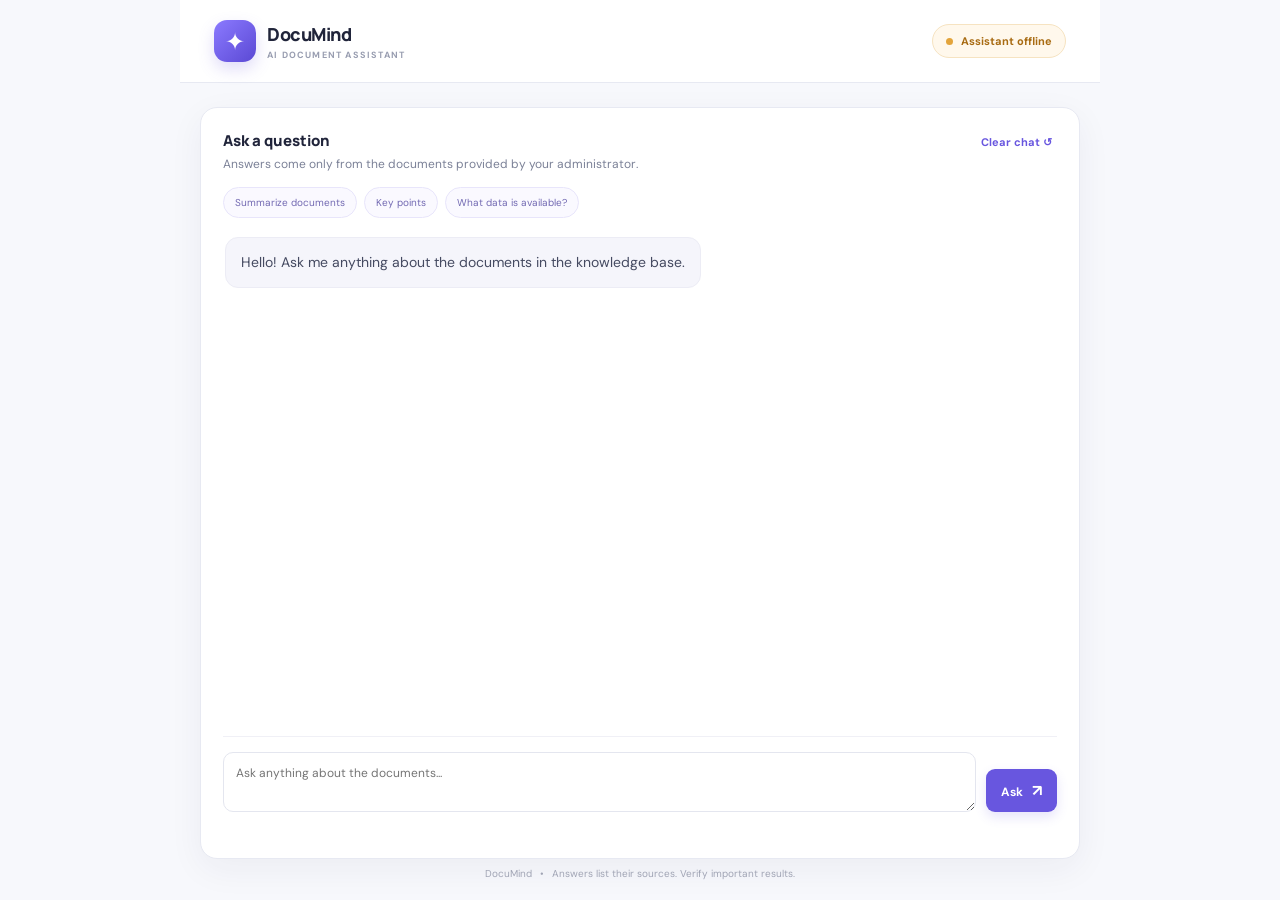
==== commit 0cc85b2e: "Updated Ui and model configs for the correct results in the system" ====
--- a/document-explainer/index.html
+++ b/document-explainer/index.html
@@ -3,136 +3,49 @@
 <head>
   <meta charset="UTF-8">
   <meta name="viewport" content="width=device-width, initial-scale=1.0">
-  <title>AI Document Explainer</title>
+  <title>DocuMind Chat</title>
   <link rel="stylesheet" href="style.css">
 </head>
 <body>
-  <div class="app-shell">
-    <aside class="sidebar">
+  <main class="chat-page">
+    <header class="topbar chat-topbar">
       <div class="brand">
         <div class="brand-icon">✦</div>
         <div>
           <h1>DocuMind</h1>
-          <p>AI DOCUMENT EXPLAINER</p>
+          <p>AI DOCUMENT ASSISTANT</p>
         </div>
       </div>
+      <div class="backend-pill" id="backendPill"><span class="status-dot"></span> <span id="backendStatus">Checking assistant…</span></div>
+    </header>
 
-      <div class="sidebar-section">
-        <p class="section-label">WORKSPACE</p>
-        <div class="nav-item active"><span>▤</span> Document chat</div>
-        <div class="nav-item"><span>⌁</span> Data insights</div>
+    <section class="chat-card chat-card-full">
+      <div class="card-heading chat-heading">
+        <div>
+          <h3>Ask a question</h3>
+          <p>Answers come only from the documents provided by your administrator.</p>
+        </div>
+        <button class="text-button" id="clearChat" type="button">Clear chat ↺</button>
       </div>
 
-      <div class="sidebar-note">
-        <div class="note-icon">✧</div>
-        <h3>Your documents, simplified.</h3>
-        <p>Ask questions in plain language and get clear, helpful explanations.</p>
+      <div class="chips" id="chips">
+        <button class="chip" type="button" data-q="Summarize the documents in simple language.">Summarize documents</button>
+        <button class="chip" type="button" data-q="What are the most important points?">Key points</button>
+        <button class="chip" type="button" data-q="What data is available in the spreadsheets?">What data is available?</button>
       </div>
 
-      <div class="sidebar-footer">
-        <span class="status-dot"></span>
-        <span>Local AI backend</span>
-        <span class="footer-version">v1.0</span>
-      </div>
-    </aside>
+      <div class="chat-messages" id="chatMessages" aria-live="polite"></div>
 
-    <main class="main-content">
-      <header class="topbar">
-        <div>
-          <p class="eyebrow">YOUR AI WORKSPACE</p>
-          <h2>Document Explainer</h2>
-        </div>
-        <div class="backend-pill"><span class="status-dot"></span> Assistant ready</div>
-      </header>
+      <form class="question-form" id="questionForm">
+        <textarea id="question" rows="2" placeholder="Ask anything about the documents..." required></textarea>
+        <button id="sendButton" class="button button-primary" type="submit">Ask <span>↗</span></button>
+      </form>
+      <p class="status" id="status" role="status"></p>
+    </section>
 
-      <div class="workspace">
-        <section class="chat-column">
-          <div class="intro">
-            <div class="intro-icon">✦</div>
-            <h2>What would you like to understand?</h2>
-            <p>Upload a PDF, Excel or CSV file and ask a question about its contents.</p>
-          </div>
-
-          <section class="upload-card">
-            <div class="card-heading">
-              <div>
-                <h3>1. Add your document</h3>
-                <p>Supported formats: PDF, XLSX, XLS and CSV</p>
-              </div>
-              <span class="step-number">01</span>
-            </div>
-
-            <div class="dropzone" id="dropzone">
-              <input id="document" type="file" accept=".pdf,.xlsx,.xls,.csv" hidden>
-              <div class="upload-icon">↑</div>
-              <p class="drop-title">Drag and drop your file here</p>
-              <p class="drop-subtitle">or</p>
-              <button class="button button-secondary" id="browseButton" type="button">Browse files</button>
-              <p class="file-info" id="fileInfo">No file selected</p>
-              <button class="text-button remove-file" id="removeFile" type="button" hidden>Remove file</button>
-            </div>
-
-            <div class="sheet-divider"><span>OR USE A GOOGLE SHEETS LINK</span></div>
-            <div class="sheet-row">
-              <input id="sheetUrl" type="url" placeholder="Paste Google Sheets URL">
-              <button id="connectSheet" class="button button-secondary" type="button">Connect</button>
-            </div>
-            <p class="small-note">Google Sheets authorization is not configured yet. File upload is available.</p>
-          </section>
-
-          <section class="chat-card">
-            <div class="card-heading chat-heading">
-              <div>
-                <h3>2. Ask your document</h3>
-                <p>Ask a question or choose a suggestion below.</p>
-              </div>
-              <button class="text-button" id="clearChat" type="button">Clear chat ↺</button>
-            </div>
-
-            <div class="chips" id="chips">
-              <button class="chip" type="button" data-q="Summarize this document in simple language.">Summarize document</button>
-              <button class="chip" type="button" data-q="What are the most important points?">Key points</button>
-              <button class="chip" type="button" data-q="Explain this document with an example.">Explain with an example</button>
-            </div>
-
-            <div class="chat-messages" id="chatMessages" aria-live="polite">
-              <div class="message assistant">Hello! Upload a document, then ask me to explain it.</div>
-            </div>
-
-            <form class="question-form" id="questionForm">
-              <textarea id="question" rows="2" placeholder="Ask anything about your document..." required></textarea>
-              <button id="sendButton" class="button button-primary" type="submit">Explain document <span>↗</span></button>
-            </form>
-            <p class="status" id="status" role="status"></p>
-          </section>
-        </section>
-
-        <aside class="data-column">
-          <section class="data-card" id="dataPanel">
-            <div class="data-card-heading">
-              <div>
-                <p class="eyebrow">DOCUMENT SOURCE</p>
-                <h3>Extracted data</h3>
-              </div>
-              <span class="data-badge" id="dataBadge">empty</span>
-            </div>
-            <p class="data-info" id="documentDataInfo">Select a file and ask a question to extract its data.</p>
-            <div class="extracted-data" id="extractedData">No document data available yet.</div>
-            <p class="data-footnote">This panel shows text extracted from your uploaded file. AI answers appear in the chat.</p>
-          </section>
-
-          <section class="privacy-card">
-            <div class="privacy-icon">⌑</div>
-            <div>
-              <h4>Keep your data in context</h4>
-              <p>Ask specific questions for more useful answers. Always verify important results against the source document.</p>
-            </div>
-          </section>
-        </aside>
-      </div>
-      <footer class="page-footer">AI Document Explainer <span>•</span> Answers may need verification.</footer>
-    </main>
-  </div>
+    <footer class="page-footer">DocuMind <span>•</span> Answers list their sources. Verify important results.</footer>
+  </main>
+  <script src="common.js"></script>
   <script src="script.js"></script>
 </body>
-</html>+</html>
--- a/document-explainer/style.css
+++ b/document-explainer/style.css
@@ -220,10 +220,6 @@
   min-width: 0;
 }
 
-.intro {
-  padding: 6px 2px 22px;
-}
-
 .intro-icon {
   display: grid;
   place-items: center;
@@ -236,22 +232,10 @@
   margin-bottom: 12px;
 }
 
-.intro h2 {
-  font: 800 23px "Manrope", sans-serif;
-  letter-spacing: -.8px;
-  margin: 0 0 7px;
-}
-
-.intro p {
-  margin: 0;
-  color: var(--muted);
-  line-height: 1.6;
-}
-
 .upload-card,
 .chat-card,
 .data-card,
-.privacy-card {
+.login-card {
   background: var(--white);
   border: 1px solid var(--line);
   border-radius: 17px;
@@ -281,11 +265,6 @@
   margin: 5px 0 0;
   color: var(--muted);
   font-size: 12px;
-}
-
-.step-number {
-  color: #b8b3ed;
-  font: 800 15px "Manrope", sans-serif;
 }
 
 .dropzone {
@@ -365,10 +344,6 @@
 
 .button-primary:hover {
   background: var(--purple-dark);
-}
-
-.remove-file {
-  margin-top: 8px !important;
 }
 
 .text-button {
@@ -642,47 +617,6 @@
   color: #a0a4b4;
 }
 
-.privacy-card {
-  margin-top: 16px;
-  padding: 17px;
-  display: flex;
-  gap: 12px;
-  box-shadow: none;
-  background: #fcfbff;
-}
-
-.privacy-icon {
-  flex: 0 0 32px;
-  height: 32px;
-  display: grid;
-  place-items: center;
-  border-radius: 10px;
-  background: #f0edff;
-  color: var(--purple);
-  font-size: 20px;
-}
-
-.privacy-card h4 {
-  margin: 1px 0 6px;
-  font: 700 12px "Manrope", sans-serif;
-}
-
-.privacy-card p {
-  color: #8c91a4;
-  font-size: 11px;
-  line-height: 1.6;
-  margin: 0;
-}
-
-.result-table-wrapper {
-  max-width: 100%;
-}
-
-.result-table-wrapper h4 {
-  margin: 0 0 10px;
-  font: 700 12px "Manrope", sans-serif;
-}
-
 .table-scroll {
   max-width: 100%;
   overflow: auto;
@@ -712,6 +646,188 @@
   background: #fafaff;
 }
 
+.backend-pill.warning {
+  background: #fff8ec;
+  color: #a86b12;
+  border-color: #f6e3c1;
+}
+
+.backend-pill.warning .status-dot {
+  background: #e3a43b;
+}
+
+.library-card {
+  margin-bottom: 16px;
+}
+
+.library-list {
+  list-style: none;
+  margin: 14px 0 0;
+  padding: 0;
+  display: flex;
+  flex-direction: column;
+  gap: 6px;
+  max-height: 260px;
+  overflow-y: auto;
+}
+
+.library-item {
+  display: flex;
+  align-items: center;
+  border: 1px solid #eceef5;
+  border-radius: 10px;
+  background: #fafbfe;
+}
+
+.library-item.active {
+  border-color: #c9c2fa;
+  background: var(--purple-soft);
+}
+
+.library-open {
+  flex: 1;
+  min-width: 0;
+  display: flex;
+  flex-direction: column;
+  gap: 2px;
+  border: 0;
+  background: transparent;
+  padding: 9px 11px;
+  text-align: left;
+  color: var(--ink);
+}
+
+.library-name {
+  font-size: 12px;
+  font-weight: 700;
+  overflow: hidden;
+  text-overflow: ellipsis;
+  white-space: nowrap;
+}
+
+.library-meta {
+  color: #9095a8;
+  font-size: 10px;
+}
+
+.library-delete {
+  border: 0;
+  background: transparent;
+  color: #b2b5c4;
+  font-size: 18px;
+  line-height: 1;
+  padding: 6px 12px;
+}
+
+.library-delete:hover {
+  color: #c34252;
+}
+
+.library-empty {
+  margin-bottom: 0;
+}
+
+.message.not-found {
+  background: #fffaf0;
+  border-color: #f6e8c8;
+}
+
+.answer-table {
+  margin-top: 10px;
+  max-height: 260px;
+  white-space: normal;
+}
+
+.source-excerpt {
+  margin: 3px 0 0;
+  color: #8a8fa3;
+  font-size: 10.5px;
+  line-height: 1.5;
+}
+
+a.nav-item {
+  text-decoration: none;
+}
+
+a.nav-item:hover {
+  color: var(--purple);
+}
+
+.topbar-actions {
+  display: flex;
+  align-items: center;
+  gap: 10px;
+}
+
+/* Public chat page */
+.chat-page {
+  max-width: 920px;
+  min-height: 100vh;
+  margin: 0 auto;
+  padding: 0 20px;
+  display: flex;
+  flex-direction: column;
+}
+
+.chat-topbar {
+  margin: 0 -20px 24px;
+  min-height: 80px;
+}
+
+.chat-topbar .brand {
+  padding: 0;
+}
+
+.chat-card-full {
+  flex: 1;
+  display: flex;
+  flex-direction: column;
+}
+
+.chat-card-full .chat-messages {
+  flex: 1;
+  min-height: 320px;
+  max-height: calc(100vh - 360px);
+}
+
+/* Admin sign in */
+.login-card {
+  max-width: 420px;
+  margin: 70px auto 40px;
+  padding: 30px;
+}
+
+.login-card h2 {
+  font: 800 21px "Manrope", sans-serif;
+  letter-spacing: -.6px;
+  margin: 0 0 7px;
+}
+
+.login-card p {
+  color: var(--muted);
+  line-height: 1.6;
+  margin: 0 0 18px;
+}
+
+.login-card form {
+  display: flex;
+  gap: 8px;
+}
+
+.login-card input {
+  flex: 1;
+  min-width: 0;
+  border: 1px solid #e4e6ef;
+  border-radius: 10px;
+  padding: 11px 12px;
+  outline: none;
+}
+
+.login-card input:focus {
+  border-color: #a9a0f1;
+  box-shadow: 0 0 0 3px #6856df12;
+}
+
 .page-footer {
   padding: 8px 34px 20px;
   text-align: center;
@@ -782,8 +898,13 @@
     height: 8px;
   }
 
-  .intro h2 {
-    font-size: 20px;
+  .chat-card-full .chat-messages {
+    max-height: none;
+  }
+
+  .login-card {
+    margin: 30px 14px;
+    padding: 22px;
   }
 
   .upload-card,
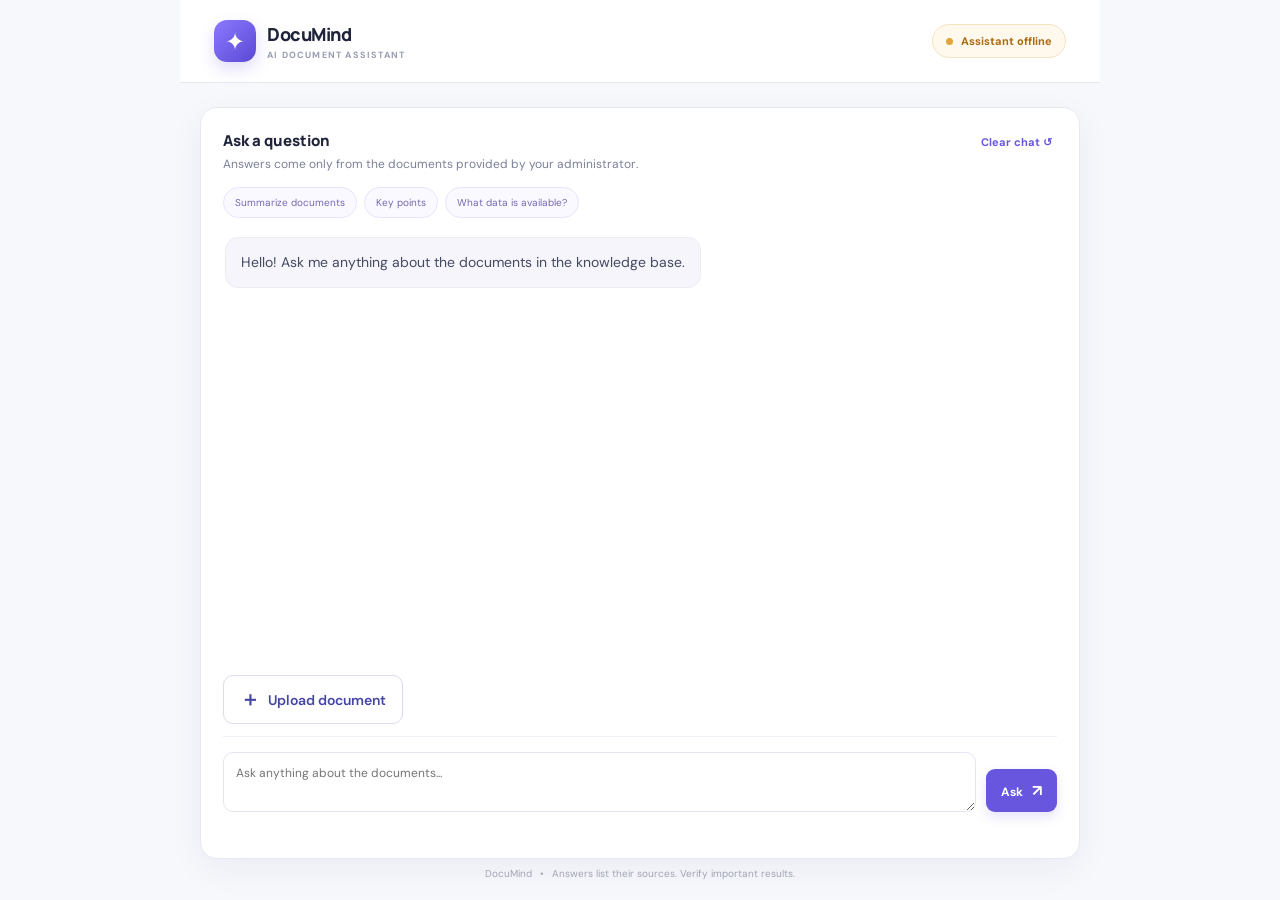
==== commit c3c1aca5: "Update admin key" ====
--- a/document-explainer/index.html
+++ b/document-explainer/index.html
@@ -1,11 +1,13 @@
 <!DOCTYPE html>
 <html lang="en">
+
 <head>
   <meta charset="UTF-8">
   <meta name="viewport" content="width=device-width, initial-scale=1.0">
   <title>DocuMind Chat</title>
   <link rel="stylesheet" href="style.css">
 </head>
+
 <body>
   <main class="chat-page">
     <header class="topbar chat-topbar">
@@ -16,8 +18,10 @@
           <p>AI DOCUMENT ASSISTANT</p>
         </div>
       </div>
-      <div class="backend-pill" id="backendPill"><span class="status-dot"></span> <span id="backendStatus">Checking assistant…</span></div>
+      <div class="backend-pill" id="backendPill"><span class="status-dot"></span> <span id="backendStatus">Checking
+          assistant…</span></div>
     </header>
+
 
     <section class="chat-card chat-card-full">
       <div class="card-heading chat-heading">
@@ -28,18 +32,40 @@
         <button class="text-button" id="clearChat" type="button">Clear chat ↺</button>
       </div>
 
+
       <div class="chips" id="chips">
-        <button class="chip" type="button" data-q="Summarize the documents in simple language.">Summarize documents</button>
+        <button class="chip" type="button" data-q="Summarize the documents in simple language.">Summarize
+          documents</button>
         <button class="chip" type="button" data-q="What are the most important points?">Key points</button>
-        <button class="chip" type="button" data-q="What data is available in the spreadsheets?">What data is available?</button>
+        <button class="chip" type="button" data-q="What data is available in the spreadsheets?">What data is
+          available?</button>
       </div>
 
       <div class="chat-messages" id="chatMessages" aria-live="polite"></div>
 
+
+      <div class="upload-section">
+        <input type="file" id="documentInput" accept=".pdf,.docx,.txt,.xlsx,.csv" hidden />
+
+        <button type="button" class="upload-button" id="uploadButton" title="Upload document">
+          <span>＋</span> Upload document
+        </button>
+ 
+        <span id="fileName" class="file-name"></span>
+
+        <button type="button" id="removeFile" class="remove-file" hidden aria-label="Remove selected file">
+          ✕
+        </button> 
+      </div> 
+
       <form class="question-form" id="questionForm">
         <textarea id="question" rows="2" placeholder="Ask anything about the documents..." required></textarea>
-        <button id="sendButton" class="button button-primary" type="submit">Ask <span>↗</span></button>
-      </form>
+
+        <button id="sendButton" class="button button-primary" type="submit">
+          Ask <span>↗</span>
+        </button> 
+      </form> 
+
       <p class="status" id="status" role="status"></p>
     </section>
 
@@ -48,4 +74,5 @@
   <script src="common.js"></script>
   <script src="script.js"></script>
 </body>
-</html>
+
+</html>
--- a/document-explainer/style.css
+++ b/document-explainer/style.css
@@ -948,4 +948,53 @@
   .chat-heading {
     align-items: center;
   }
-}+}
+
+
+/* Document upload */
+.upload-section {
+  display: flex;
+  align-items: center;
+  flex-wrap: wrap;
+  gap: 10px;
+  margin-top: 16px;
+  margin-bottom: 12px;
+}
+
+.upload-button {
+  display: inline-flex;
+  align-items: center;
+  gap: 8px;
+  padding: 10px 16px;
+  border: 1px solid #d9ddec;
+  border-radius: 10px;
+  background: #fff;
+  color: #4545a5;
+  font-size: 14px;
+  font-weight: 600;
+  cursor: pointer;
+  transition: background 0.2s, border-color 0.2s;
+}
+
+.upload-button:hover {
+  background: #f2f3ff;
+  border-color: #a7a8ed;
+}
+
+.upload-button span {
+  font-size: 20px;
+}
+
+.file-name {
+  color: #53586b;
+  font-size: 13px;
+  overflow-wrap: anywhere;
+}
+
+.remove-file {
+  border: none;
+  background: transparent;
+  color: #d14343;
+  font-size: 16px;
+  cursor: pointer;
+}
